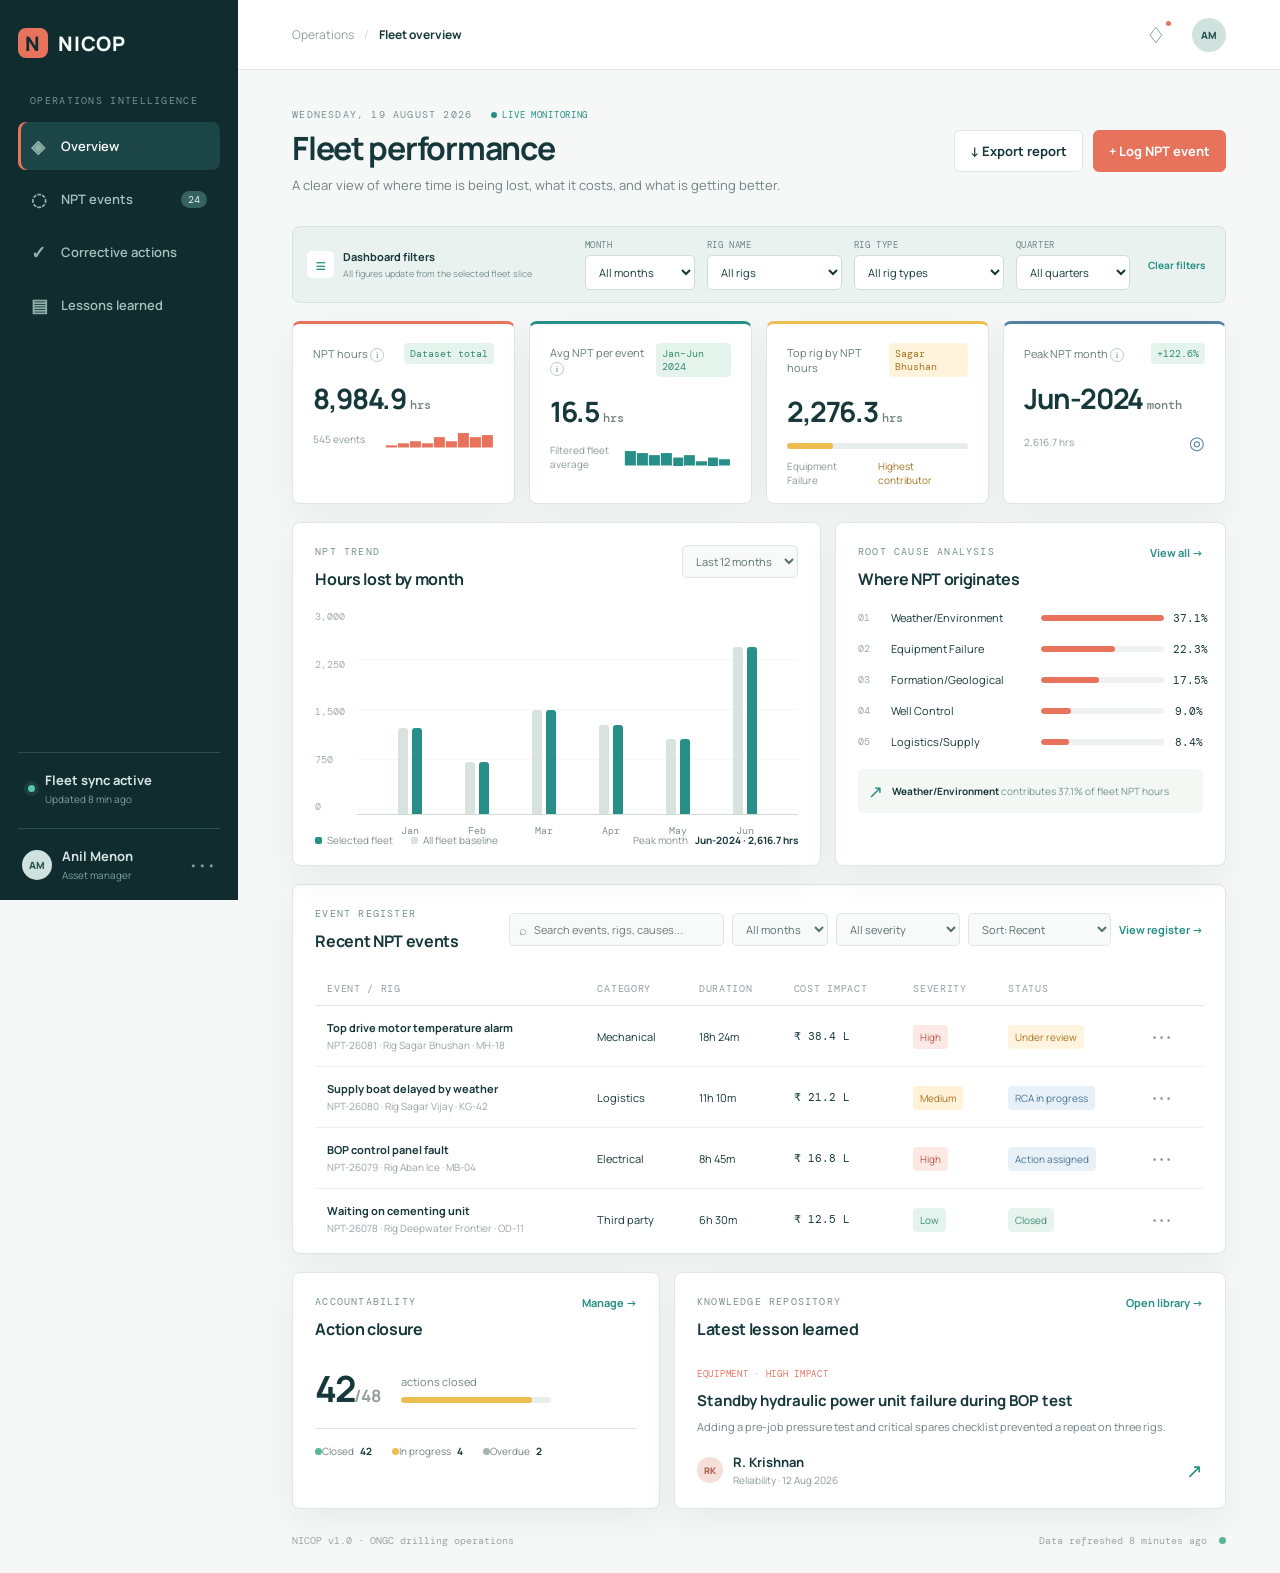
==== index.html @ 26116a37 "Initial commit" ====
<!DOCTYPE html>
<html lang="en">
<head>
  <meta charset="UTF-8">
  <meta name="viewport" content="width=device-width, initial-scale=1.0">
  <meta name="theme-color" content="#102c2f">
  <title>NICOP | NPT Intelligence & Cost Optimization</title>
  <link rel="preconnect" href="https://fonts.googleapis.com">
  <link rel="preconnect" href="https://fonts.gstatic.com" crossorigin>
  <link href="https://fonts.googleapis.com/css2?family=DM+Mono:wght@400;500&family=Manrope:wght@400;500;600;700;800&display=swap" rel="stylesheet">
  <link rel="stylesheet" href="styles.css">
  <style>.modal-backdrop[hidden]{display:none}.fleet-filters{display:flex;align-items:center;gap:12px;background:#eaf2ef;border:1px solid #d5e3df;border-radius:8px;padding:12px 14px;margin-bottom:18px}.filter-heading{display:flex;align-items:center;gap:9px;margin-right:auto}.filter-heading strong,.filter-heading small{display:block}.filter-heading strong{font-size:11px}.filter-heading small{font-size:9px;color:#78908c;margin-top:3px}.filter-icon{display:grid;place-items:center;width:27px;height:27px;border-radius:5px;background:#fff;color:#278f87;font-size:18px}.fleet-filters label{display:grid;gap:4px;color:#6e8581;font:9px 'DM Mono';text-transform:uppercase;letter-spacing:.06em}.fleet-filters select{border:1px solid #ceded9;background:#fff;border-radius:5px;color:#16383a;padding:8px 24px 8px 9px;font:11px 'Manrope';text-transform:none}.clear-filter{border:0;background:none;color:#278f87;font-size:10px;font-weight:700;white-space:nowrap}@media(max-width:900px){.fleet-filters{flex-wrap:wrap}.filter-heading{width:100%}.fleet-filters label{flex:1;min-width:125px}}@media(max-width:700px){.fleet-filters label{min-width:calc(50% - 8px)}.clear-filter{margin-left:auto}}@media(max-width:430px){body{overflow-x:hidden}.topbar{height:58px;padding:0 14px}.breadcrumb{font-size:10px;gap:6px;margin-left:8px;white-space:nowrap}.top-actions{gap:9px}.icon-button{font-size:19px}.avatar-top{width:29px;height:29px}.page-wrap{padding:22px 12px 16px}.page-heading{margin-bottom:20px}.eyebrow{font-size:9px;line-height:1.7}.live-pill{display:block;margin:2px 0 0}.page-heading h1{font-size:27px;margin-bottom:8px}.heading-copy{font-size:11px;line-height:1.5;max-width:320px}.heading-actions{gap:7px;margin-top:16px}.heading-actions .button{padding:10px 9px;font-size:11px}.heading-actions .button span{display:inline}.metric-grid{grid-template-columns:1fr 1fr;gap:8px;margin-bottom:12px}.metric-card{min-width:0;padding:13px 11px 12px}.metric-label{font-size:9px;line-height:1.35}.metric-top{align-items:flex-start}.trend{font-size:8px;padding:3px 4px;white-space:nowrap}.metric-value{font-size:20px;margin:12px 0 10px;white-space:nowrap}.metric-value small{font-size:9px}.metric-footer{align-items:flex-end;font-size:8px;line-height:1.35}.metric-footer>span:first-child{max-width:78px}.sparkline{font-size:10px}.fleet-filters{display:grid;grid-template-columns:1fr 1fr;gap:9px;padding:12px 10px;margin-bottom:12px}.filter-heading{grid-column:1/-1;margin:0}.filter-heading small{font-size:8px}.fleet-filters label{min-width:0!important;font-size:8px}.fleet-filters select{width:100%;font-size:10px;padding:8px 4px}.clear-filter{grid-column:2;justify-self:end}.dashboard-grid,.lower-grid{gap:12px;margin-bottom:12px}.panel{padding:15px 12px}.panel-header{margin-bottom:15px}.panel-kicker{font-size:9px;margin-bottom:7px}.panel h2{font-size:14px}.trend-panel .select-wrap select{font-size:10px;padding:7px 4px;max-width:112px}.chart-area{height:178px;gap:7px}.chart-y{font-size:8px}.bar-chart{padding:0 2%}.bar{width:8px}.bar-group{gap:3px}.bar-group label{font-size:8px}.chart-legend{gap:8px;font-size:8px;flex-wrap:wrap;margin-top:14px}.chart-callout{display:block;width:100%;margin:2px 0 0}.cause-list{gap:12px}.cause-row{grid-template-columns:18px 1.2fr .75fr 31px;gap:5px;font-size:9px}.cause-rank,.cause-row strong{font-size:8px}.cause-name{white-space:normal;line-height:1.2}.cause-foot{font-size:9px;line-height:1.35}.events-panel{padding-bottom:2px}.events-header{display:block}.table-actions{display:grid;grid-template-columns:1fr 1fr;gap:7px;margin-top:12px}.search-box{grid-column:1/-1;width:100%}.search-box input{width:100%;font-size:10px}.table-actions select{min-width:0;width:100%;font-size:9px;padding:8px 3px}.table-actions .text-button{display:none}.table-scroll{margin:0 -12px;padding:0 12px}table{min-width:700px}th{font-size:8px;padding:8px}td{font-size:9px;padding:11px 8px}.lower-grid{grid-template-columns:1fr}.action-summary>strong{font-size:31px}.lesson-content h3{font-size:13px}.lesson-content>p{font-size:10px}.modal{padding:20px 15px;border-radius:8px}.modal-header h2{font-size:19px}.modal label{font-size:9px;margin-bottom:13px}.modal input,.modal select,.modal textarea{font-size:11px;padding:9px}.calculation{grid-template-columns:1fr;gap:4px}.calculation strong{font-size:14px}.modal-footer .button{padding:10px 12px;font-size:11px}footer{font-size:8px}}</style>
</head>
<body>
  <div class="app-shell">
    <aside class="sidebar" id="sidebar">
      <div class="brand"><span class="brand-mark">N</span><span>NICOP</span></div>
      <p class="sidebar-label">Operations intelligence</p>
      <nav class="primary-nav" aria-label="Primary navigation">
        <button class="nav-item active" data-view="overview"><span class="nav-icon">◈</span>Overview</button>
        <button class="nav-item" data-view="events"><span class="nav-icon">◌</span>NPT events <span class="nav-count">24</span></button>
        <button class="nav-item" data-view="actions"><span class="nav-icon">✓</span>Corrective actions</button>
        <button class="nav-item" data-view="lessons"><span class="nav-icon">▤</span>Lessons learned</button>
      </nav>
      <div class="sidebar-bottom">
        <div class="sync-status"><span class="status-dot"></span><span><strong>Fleet sync active</strong><small>Updated 8 min ago</small></span></div>
        <div class="user-chip"><span class="avatar">AM</span><span><strong>Anil Menon</strong><small>Asset manager</small></span><span class="more">•••</span></div>
      </div>
    </aside>

    <main class="main-content">
      <header class="topbar">
        <button class="menu-button" id="menuButton" aria-label="Toggle navigation">☰</button>
        <div class="breadcrumb"><span>Operations</span><b>/</b><strong>Fleet overview</strong></div>
        <div class="top-actions"><button class="icon-button" title="Notifications" aria-label="Notifications">♢<i></i></button><button class="avatar avatar-top" title="Account">AM</button></div>
      </header>

      <div class="page-wrap">
        <section class="page-heading">
          <div><p class="eyebrow">Wednesday, 19 August 2026 <span class="live-pill"><span></span>LIVE MONITORING</span></p><h1>Fleet performance</h1><p class="heading-copy">A clear view of where time is being lost, what it costs, and what is getting better.</p></div>
          <div class="heading-actions"><button class="button button-quiet" id="exportButton">↓ <span>Export report</span></button><button class="button button-primary" id="openModal">+ <span>Log NPT event</span></button></div>
        </section>

        <section class="fleet-filters" aria-label="Fleet dashboard filters"><div class="filter-heading"><span class="filter-icon">≡</span><span><strong>Dashboard filters</strong><small>All figures update from the selected fleet slice</small></span></div><label>Month<select id="dashboardMonth"><option value="all">All months</option><option>Jan-2024</option><option>Feb-2024</option><option>Mar-2024</option><option>Apr-2024</option><option>May-2024</option><option>Jun-2024</option></select></label><label>Rig name<select id="dashboardRig"><option value="all">All rigs</option><option>Sagar Bhushan</option><option>Sagar Prabha</option><option>Sagar Kiran</option><option>Sagar Ekta</option><option>Sagar Sampada</option><option>Sagar Vijay</option></select></label><label>Rig type<select id="dashboardRigType"><option value="all">All rig types</option><option>Semi-Submersible</option><option>Jack-Up</option><option>Drill Ship</option></select></label><label>Quarter<select id="dashboardQuarter"><option value="all">All quarters</option><option value="Q1">Q1 2024</option><option value="Q2">Q2 2024</option></select></label><button class="clear-filter" id="clearDashboardFilters" type="button">Clear filters</button></section>

        <section class="metric-grid" aria-label="Performance metrics">
          <article class="metric-card accent-coral"><div class="metric-top"><span class="metric-label">NPT hours <span class="info">i</span></span><span class="trend up" id="hoursTrend">Dataset total</span></div><strong class="metric-value" id="hoursValue">8,984.9 <small>hrs</small></strong><div class="metric-footer"><span id="eventsValue">545 events</span><span class="sparkline coral">▁▂▃▂▅▃▇▅▆</span></div></article>
          <article class="metric-card accent-teal"><div class="metric-top"><span class="metric-label">Avg NPT per event <span class="info">i</span></span><span class="trend up">Jan–Jun 2024</span></div><strong class="metric-value" id="averageValue">16.5 <small>hrs</small></strong><div class="metric-footer"><span>Filtered fleet average</span><span class="sparkline teal">▇▆▅▆▄▅▂▄▃</span></div></article>
          <article class="metric-card accent-yellow"><div class="metric-top"><span class="metric-label">Top rig by NPT hours</span><span class="trend warning" id="topRigValue">Sagar Bhushan</span></div><strong class="metric-value" id="topRigHours">2,276.3 <small>hrs</small></strong><div class="progress"><span id="topRigProgress" style="width:25.3%"></span></div><div class="metric-footer"><span id="topRigCause">Equipment Failure</span><span class="metric-note">Highest contributor</span></div></article>
          <article class="metric-card accent-blue"><div class="metric-top"><span class="metric-label">Peak NPT month <span class="info">i</span></span><span class="trend up" id="peakMonthChange">+122.6%</span></div><strong class="metric-value" id="peakMonthValue">Jun-2024 <small>month</small></strong><div class="metric-footer"><span id="peakMonthHours">2,616.7 hrs</span><span class="target-mark">◎</span></div></article>
        </section>

        <section class="dashboard-grid">
          <article class="panel trend-panel"><div class="panel-header"><div><p class="panel-kicker">NPT trend</p><h2>Hours lost by month</h2></div><div class="select-wrap"><select id="trendSelect" aria-label="Trend period"><option>Last 12 months</option><option>Last 6 months</option></select></div></div><div class="chart-area"><div class="chart-y"><span id="chartMax">3,000</span><span>2,250</span><span>1,500</span><span>750</span><span>0</span></div><div class="bar-chart" id="barChart"></div></div><div class="chart-legend"><span><i class="legend-dot current"></i>Selected fleet</span><span><i class="legend-dot previous"></i>All fleet baseline</span><span class="chart-callout">Peak month <strong id="chartCallout">Jun-2024 · 2,616.7 hrs</strong></span></div></article>
          <article class="panel cause-panel"><div class="panel-header"><div><p class="panel-kicker">Root cause analysis</p><h2>Where NPT originates</h2></div><button class="text-button" data-view="events">View all →</button></div><div class="cause-list"><div class="cause-row"><span class="cause-rank">01</span><span class="cause-name">Weather/Environment</span><span class="cause-bar"><i style="width:100%"></i></span><strong>37.1%</strong></div><div class="cause-row"><span class="cause-rank">02</span><span class="cause-name">Equipment Failure</span><span class="cause-bar"><i style="width:60%"></i></span><strong>22.3%</strong></div><div class="cause-row"><span class="cause-rank">03</span><span class="cause-name">Formation/Geological</span><span class="cause-bar"><i style="width:47%"></i></span><strong>17.5%</strong></div><div class="cause-row"><span class="cause-rank">04</span><span class="cause-name">Well Control</span><span class="cause-bar"><i style="width:24%"></i></span><strong>9.0%</strong></div><div class="cause-row"><span class="cause-rank">05</span><span class="cause-name">Logistics/Supply</span><span class="cause-bar"><i style="width:23%"></i></span><strong>8.4%</strong></div></div><div class="cause-foot"><span class="signal">↗</span><span><strong>Weather/Environment</strong> contributes 37.1% of fleet NPT hours</span></div></article>
        </section>

        <section class="panel events-panel" id="eventsSection"><div class="panel-header events-header"><div><p class="panel-kicker">Event register</p><h2>Recent NPT events</h2></div><div class="table-actions"><label class="search-box">⌕<input id="eventSearch" type="search" placeholder="Search events, rigs, causes..." aria-label="Search events"></label><select id="monthFilter" aria-label="Filter by month"><option value="all">All months</option><option>January</option><option>February</option><option>March</option><option>April</option><option>May</option><option>June</option><option>July</option><option>August</option><option>September</option><option>October</option><option>November</option><option>December</option></select><select id="severityFilter" aria-label="Filter by severity"><option value="all">All severity</option><option value="high">High severity</option><option value="medium">Medium severity</option><option value="low">Low severity</option></select><select id="sortSelect" aria-label="Sort event data"><option value="recent">Sort: Recent</option><option value="rigName">Sort: Rig name</option><option value="rigType">Sort: Rig type</option><option value="month">Sort: Month of year</option><option value="quarter">Sort: Quarter of year</option></select><button class="text-button" data-view="events">View register →</button></div></div><div class="table-scroll"><table><thead><tr><th>Event / rig</th><th>Category</th><th>Duration</th><th>Cost impact</th><th>Severity</th><th>Status</th><th></th></tr></thead><tbody id="eventRows"></tbody></table></div></section>

        <section class="lower-grid"><article class="panel action-panel"><div class="panel-header"><div><p class="panel-kicker">Accountability</p><h2>Action closure</h2></div><button class="text-button" data-view="actions">Manage →</button></div><div class="action-summary"><strong>42<span>/48</span></strong><div><p>actions closed</p><div class="progress large"><span style="width:87.3%"></span></div></div></div><div class="action-stats"><span><i class="status-dot green"></i>Closed <b>42</b></span><span><i class="status-dot amber"></i>In progress <b>4</b></span><span><i class="status-dot gray"></i>Overdue <b>2</b></span></div></article><article class="panel lesson-panel"><div class="panel-header"><div><p class="panel-kicker">Knowledge repository</p><h2>Latest lesson learned</h2></div><button class="text-button" data-view="lessons">Open library →</button></div><div class="lesson-content"><span class="lesson-tag">EQUIPMENT · HIGH IMPACT</span><h3>Standby hydraulic power unit failure during BOP test</h3><p>Adding a pre-job pressure test and critical spares checklist prevented a repeat on three rigs.</p><div class="lesson-meta"><span class="avatar small">RK</span><span><strong>R. Krishnan</strong><small>Reliability · 12 Aug 2026</small></span><span class="lesson-arrow">↗</span></div></div></article></section>
        <footer><span>NICOP v1.0 · ONGC drilling operations</span><span>Data refreshed 8 minutes ago <i class="status-dot green"></i></span></footer>
      </div>
    </main>
  </div>

  <div class="modal-backdrop" id="eventModal" hidden><section class="modal" role="dialog" aria-modal="true" aria-labelledby="modalTitle"><div class="modal-header"><div><p class="panel-kicker">New record</p><h2 id="modalTitle">Log NPT event</h2></div><button class="close-button" id="closeModal" aria-label="Close">×</button></div><form id="eventForm"><div class="form-grid"><label>Rig<select name="rig" required><option value="Rig Sagar Bhushan">Rig Sagar Bhushan</option><option value="Rig Sagar Vijay">Rig Sagar Vijay</option><option value="Rig Aban Ice">Rig Aban Ice</option><option value="Rig Deepwater Frontier">Rig Deepwater Frontier</option></select></label><label>Well / field<input name="well" placeholder="e.g. MH-24 / Mumbai High" required></label><label>Category<select name="category" required><option>Mechanical</option><option>Electrical</option><option>Weather</option><option>Logistics</option><option>Human error</option><option>Planning</option><option>Third party</option><option>Well conditions</option></select></label><label>Severity<select name="severity"><option>High</option><option selected>Medium</option><option>Low</option></select></label><label>Start time<input name="start" type="datetime-local" required></label><label>End time<input name="end" type="datetime-local" required></label><label>Rig daily rate (₹)<input name="dailyRate" type="number" min="0" value="1800000" required></label><label>Equipment + vendor cost (₹)<input name="extraCost" type="number" min="0" value="0" required></label></div><label>Description<textarea name="description" rows="3" placeholder="What happened? Capture the operational context..." required></textarea><div class="calculation"><span>Calculated NPT impact</span><strong id="calculatedImpact">Set times to calculate</strong><small>Rig daily rate × duration + equipment and vendor costs</small></div><div class="modal-footer"><button type="button" class="button button-quiet" id="cancelModal">Cancel</button><button type="submit" class="button button-primary">Save event</button></div></form></section></div>
  <div class="toast" id="toast" role="status">Event saved to the register</div>
  <script src="app.js"></script>
</body>
</html>
---- styles.css ----
:root{--ink:#16383a;--muted:#718284;--line:#dfe7e5;--paper:#f5f8f6;--white:#fff;--coral:#e8735d;--teal:#278f87;--yellow:#edbd50;--blue:#5281a4;--shadow:0 12px 34px rgba(22,56,58,.06)}*{box-sizing:border-box}body{margin:0;background:var(--paper);color:var(--ink);font:13px 'Manrope',sans-serif}button,input,select,textarea{font:inherit}button{cursor:pointer}.app-shell{display:flex;min-height:100vh}.sidebar{width:238px;background:#102c2f;color:#d6e5e1;padding:28px 18px 18px;display:flex;flex-direction:column;position:fixed;inset:0 auto 0 0;z-index:5}.brand{font-size:20px;font-weight:800;letter-spacing:.04em;display:flex;align-items:center;gap:10px;color:#f4fbf8}.brand-mark{display:grid;place-items:center;width:30px;height:30px;background:#e8735d;color:#102c2f;border-radius:8px;font-weight:800}.sidebar-label{font:10px 'DM Mono',monospace;text-transform:uppercase;letter-spacing:.13em;color:#759491;margin:36px 12px 15px}.primary-nav{display:grid;gap:5px}.nav-item{border:0;background:none;color:#a8c0bb;text-align:left;padding:12px 13px;border-radius:8px;display:flex;align-items:center;gap:12px;font-weight:600}.nav-item:hover,.nav-item.active{background:#1b4547;color:#fff}.nav-item.active{box-shadow:inset 3px 0 var(--coral)}.nav-icon{width:18px;font-size:18px;color:#8eb0a9}.nav-count{margin-left:auto;background:#356362;color:#d9eeea;border-radius:12px;padding:2px 7px;font:10px 'DM Mono'}.sidebar-bottom{margin-top:auto}.sync-status{display:flex;gap:10px;align-items:center;border-top:1px solid #285052;padding:18px 10px 22px;color:#d8e6e1}.sync-status small,.user-chip small{display:block;color:#7fa09b;font-size:10px;margin-top:3px}.status-dot{width:7px;height:7px;border-radius:50%;background:#58c7a7;display:inline-block;box-shadow:0 0 0 4px rgba(88,199,167,.12)}.user-chip{border-top:1px solid #285052;padding:18px 4px 0;display:flex;align-items:center;gap:10px}.avatar{width:30px;height:30px;border-radius:50%;display:grid;place-items:center;background:#d0e2dd;color:#24514f;font-size:10px;font-weight:800}.more{margin-left:auto;color:#80a19c}.main-content{width:calc(100% - 238px);margin-left:238px}.topbar{height:70px;background:#fff;border-bottom:1px solid var(--line);display:flex;align-items:center;padding:0 5.2%;justify-content:space-between}.breadcrumb{display:flex;gap:10px;color:#91a09f;font-size:12px}.breadcrumb b{font-weight:400;color:#cad3d0}.breadcrumb strong{color:var(--ink)}.top-actions{display:flex;align-items:center;gap:20px}.icon-button,.menu-button{border:0;background:none;color:#55706e;font-size:22px;position:relative}.icon-button i{position:absolute;background:var(--coral);width:5px;height:5px;border-radius:50%;top:2px;right:1px}.avatar-top{border:0;width:34px;height:34px}.menu-button{display:none}.page-wrap{max-width:1440px;margin:auto;padding:38px 5.2% 22px}.page-heading{display:flex;justify-content:space-between;gap:20px;margin-bottom:32px}.eyebrow,.panel-kicker{font:10px 'DM Mono',monospace;letter-spacing:.12em;text-transform:uppercase;color:#77918f;margin:0 0 10px}.live-pill{font-size:9px;letter-spacing:.08em;color:var(--teal);margin-left:12px}.live-pill span{display:inline-block;width:6px;height:6px;border-radius:50%;background:var(--teal);margin-right:5px}h1,h2,h3,p{margin-top:0}h1{font-size:32px;line-height:1.1;letter-spacing:-.04em;margin-bottom:10px}h2{font-size:16px;letter-spacing:-.02em;margin:0}.heading-copy{color:var(--muted);margin:0}.heading-actions{display:flex;align-items:center;gap:10px}.button{border:1px solid var(--line);border-radius:6px;padding:11px 15px;font-weight:700;color:var(--ink);background:#fff}.button-primary{background:var(--coral);border-color:var(--coral);color:#fff}.button-primary:hover{background:#d85f4b}.button-quiet:hover{background:#edf3f1}.metric-grid{display:grid;grid-template-columns:repeat(4,1fr);gap:14px;margin-bottom:18px}.metric-card,.panel{background:var(--white);border:1px solid var(--line);border-radius:8px;box-shadow:var(--shadow)}.metric-card{padding:19px 20px 16px;border-top:3px solid}.accent-coral{border-top-color:var(--coral)}.accent-teal{border-top-color:var(--teal)}.accent-yellow{border-top-color:var(--yellow)}.accent-blue{border-top-color:var(--blue)}.metric-top,.metric-footer,.panel-header,.chart-legend,.action-stats,.lesson-meta{display:flex;align-items:center;justify-content:space-between;gap:10px}.metric-label{font-size:11px;color:#647a79}.info{display:inline-grid;place-items:center;border:1px solid #bbc9c6;border-radius:50%;font:9px serif;width:14px;height:14px}.trend{font:10px 'DM Mono';padding:4px 6px;border-radius:4px}.trend.up{background:#e4f4ed;color:#398c6e}.trend.warning{background:#fff3dc;color:#a77420}.metric-value{display:block;font-size:28px;letter-spacing:-.05em;margin:15px 0 13px}.metric-value small{font:500 12px 'DM Mono';letter-spacing:0;color:#708280}.metric-footer{font-size:10px;color:#8b9a99}.sparkline{font:14px 'DM Mono';letter-spacing:1px}.sparkline.coral{color:var(--coral)}.sparkline.teal{color:var(--teal)}.progress{height:6px;border-radius:5px;background:#e8eeeb;margin:12px 0 10px;overflow:hidden}.progress span{display:block;height:100%;background:var(--yellow);border-radius:5px}.metric-note{color:#a77420}.target-mark{font-size:18px;color:var(--blue)}.dashboard-grid{display:grid;grid-template-columns:1.15fr .85fr;gap:14px;margin-bottom:18px}.panel{padding:22px 22px 18px}.panel-header{align-items:flex-start;margin-bottom:20px}.select-wrap select,.table-actions select{background:#f8faf9;border:1px solid var(--line);border-radius:5px;padding:7px 9px;color:#59706e;font-size:11px}.chart-area{height:205px;display:flex;gap:12px}.chart-y{display:flex;flex-direction:column;justify-content:space-between;color:#a0aeac;font:10px 'DM Mono';padding-bottom:2px}.bar-chart{flex:1;display:flex;align-items:flex-end;justify-content:space-around;border-bottom:1px solid #cfdbd7;background:repeating-linear-gradient(to bottom,transparent 0,transparent 49px,#e9efed 50px);padding:0 4%}.bar-group{height:100%;display:flex;align-items:flex-end;gap:4px;position:relative}.bar{width:10px;border-radius:3px 3px 0 0;background:var(--teal);min-height:3px}.bar.previous{background:#d8e3df}.bar-group label{position:absolute;top:calc(100% + 10px);left:50%;transform:translateX(-50%);color:#82918f;font:10px 'DM Mono'}.chart-legend{justify-content:flex-start;gap:18px;font-size:10px;color:#81908e;margin-top:18px}.legend-dot{width:7px;height:7px;display:inline-block;border-radius:2px;margin-right:5px}.legend-dot.current{background:var(--teal)}.legend-dot.previous{background:#d8e3df}.chart-callout{margin-left:auto}.chart-callout strong{color:var(--ink);margin-left:5px}.text-button{border:0;background:none;color:var(--teal);font-size:11px;font-weight:700;padding:0}.cause-list{display:grid;gap:16px;margin:10px 0 20px}.cause-row{display:grid;grid-template-columns:24px 1.15fr 1fr 30px;align-items:center;gap:9px;font-size:11px}.cause-rank{font:10px 'DM Mono';color:#9caaa8}.cause-name{white-space:nowrap}.cause-bar{height:6px;border-radius:5px;background:#edf1ef;overflow:hidden}.cause-bar i{height:100%;background:var(--coral);display:block;border-radius:5px}.cause-row strong{font:11px 'DM Mono';text-align:right}.cause-foot{display:flex;gap:9px;align-items:center;background:#f3f8f5;padding:10px;border-radius:5px;color:#78908c;font-size:10px}.cause-foot strong{color:var(--ink)}.signal{color:var(--teal);font-size:18px}.events-panel{padding-bottom:4px;margin-bottom:18px}.events-header{align-items:center}.table-actions{display:flex;gap:8px;align-items:center}.search-box{display:flex;align-items:center;gap:7px;background:#f8faf9;border:1px solid var(--line);border-radius:5px;padding:0 9px;color:#7d918e}.search-box input{border:0;outline:0;background:none;width:180px;padding:8px 0;font-size:11px}.table-scroll{overflow-x:auto}table{width:100%;border-collapse:collapse;min-width:760px}th{text-align:left;padding:10px 12px;color:#94a19f;font:10px 'DM Mono';text-transform:uppercase;letter-spacing:.07em;border-bottom:1px solid var(--line)}td{padding:14px 12px;border-bottom:1px solid #edf1ef;font-size:11px;white-space:nowrap}tbody tr:last-child td{border-bottom:0}.event-title{font-weight:700;color:var(--ink);display:block}.event-sub{display:block;color:#97a4a2;font-size:10px;margin-top:3px}.cost{font-family:'DM Mono';font-size:11px}.severity,.status{font-size:10px;padding:5px 7px;border-radius:4px}.severity.high{background:#fce9e5;color:#bd5646}.severity.medium{background:#fff2d9;color:#a87521}.severity.low{background:#e5f3ee;color:#3d8b71}.status.review{color:#aa7721;background:#fff4df}.status.progressing{color:#497695;background:#e8f1f7}.status.closed{color:#438b70;background:#e7f4ee}.row-menu{color:#81918f;border:0;background:none}.lower-grid{display:grid;grid-template-columns:.8fr 1.2fr;gap:14px}.action-summary{display:flex;align-items:center;gap:20px;padding:4px 0 15px}.action-summary>strong{font-size:36px;letter-spacing:-.06em}.action-summary>strong span{font-size:17px;color:#93a19f;letter-spacing:0}.action-summary p{font-size:11px;margin:0 0 8px;color:#718482}.progress.large{width:150px;margin:0}.action-stats{justify-content:flex-start;gap:20px;border-top:1px solid var(--line);padding-top:15px;font-size:10px;color:#708380}.action-stats b{color:var(--ink);margin-left:4px}.status-dot.green{background:#58b893;box-shadow:none}.status-dot.amber{background:#edbd50;box-shadow:none}.status-dot.gray{background:#a6b3b0;box-shadow:none}.lesson-content{padding:3px 0}.lesson-tag{font:9px 'DM Mono';color:var(--coral);letter-spacing:.08em}.lesson-content h3{font-size:15px;max-width:600px;line-height:1.35;margin:10px 0 7px}.lesson-content>p{font-size:11px;color:#718482;max-width:600px;line-height:1.6;margin-bottom:17px}.lesson-meta{justify-content:flex-start}.avatar.small{width:26px;height:26px;background:#f6dfd9;color:#ad5c4c;font-size:9px}.lesson-meta small{display:block;color:#8c9b99;font-size:10px;margin-top:2px}.lesson-arrow{margin-left:auto;color:var(--teal);font-size:20px}footer{display:flex;justify-content:space-between;color:#9aa8a5;font:10px 'DM Mono';padding:25px 0 4px}footer i{margin-left:6px;box-shadow:none}.modal-backdrop{position:fixed;inset:0;z-index:20;background:rgba(16,44,47,.52);display:grid;place-items:center;padding:18px}.modal{width:min(680px,100%);max-height:94vh;overflow:auto;background:#fff;border-radius:10px;padding:26px;box-shadow:0 25px 70px rgba(10,35,37,.25)}.modal-header{display:flex;justify-content:space-between;margin-bottom:24px}.modal-header h2{font-size:22px}.close-button{border:0;background:none;font-size:28px;color:#83928f;line-height:1}.form-grid{display:grid;grid-template-columns:1fr 1fr;gap:16px}.modal label{display:grid;gap:7px;color:#5f7773;font-size:10px;font-weight:700;text-transform:uppercase;letter-spacing:.05em;margin-bottom:16px}.modal input,.modal select,.modal textarea{border:1px solid var(--line);background:#fbfcfb;border-radius:5px;padding:10px;color:var(--ink);outline:0;text-transform:none;font-size:12px}.modal textarea{resize:vertical}.modal input:focus,.modal select:focus,.modal textarea:focus{border-color:var(--teal);box-shadow:0 0 0 3px rgba(39,143,135,.1)}.calculation{background:#eef7f3;border:1px solid #d3e9df;border-radius:6px;padding:13px 15px;margin:3px 0 22px;display:grid;grid-template-columns:1fr auto;gap:5px;align-items:center}.calculation span{font-size:11px;font-weight:700}.calculation strong{font:16px 'DM Mono';color:var(--teal)}.calculation small{grid-column:1/-1;color:#77918c;font-size:10px}.modal-footer{display:flex;justify-content:flex-end;gap:9px;border-top:1px solid var(--line);padding-top:18px}.toast{position:fixed;right:28px;bottom:28px;background:#16383a;color:#fff;padding:13px 18px;border-radius:6px;box-shadow:var(--shadow);transform:translateY(20px);opacity:0;pointer-events:none;transition:.25s;z-index:30;font-size:12px}.toast.show{transform:none;opacity:1}@media(max-width:1050px){.metric-grid{grid-template-columns:repeat(2,1fr)}.dashboard-grid,.lower-grid{grid-template-columns:1fr}.table-actions .text-button{display:none}}@media(max-width:700px){.sidebar{transform:translateX(-100%);transition:.25s}.sidebar.open{transform:none;box-shadow:12px 0 30px #102c2f40}.main-content{width:100%;margin:0}.menu-button{display:block}.topbar{padding:0 20px}.breadcrumb{margin-right:auto;margin-left:12px}.page-wrap{padding:27px 16px 20px}.page-heading{display:block}.heading-actions{margin-top:20px}.heading-actions .button{flex:1}.metric-grid{gap:10px}.metric-card{padding:16px 14px}.metric-value{font-size:24px}.panel{padding:18px 15px}.events-header{display:block}.table-actions{margin-top:15px;flex-wrap:wrap}.search-box{flex:1}.search-box input{width:100%}.form-grid{grid-template-columns:1fr}footer{display:block;line-height:2}footer span{display:block}.chart-callout{display:none}}
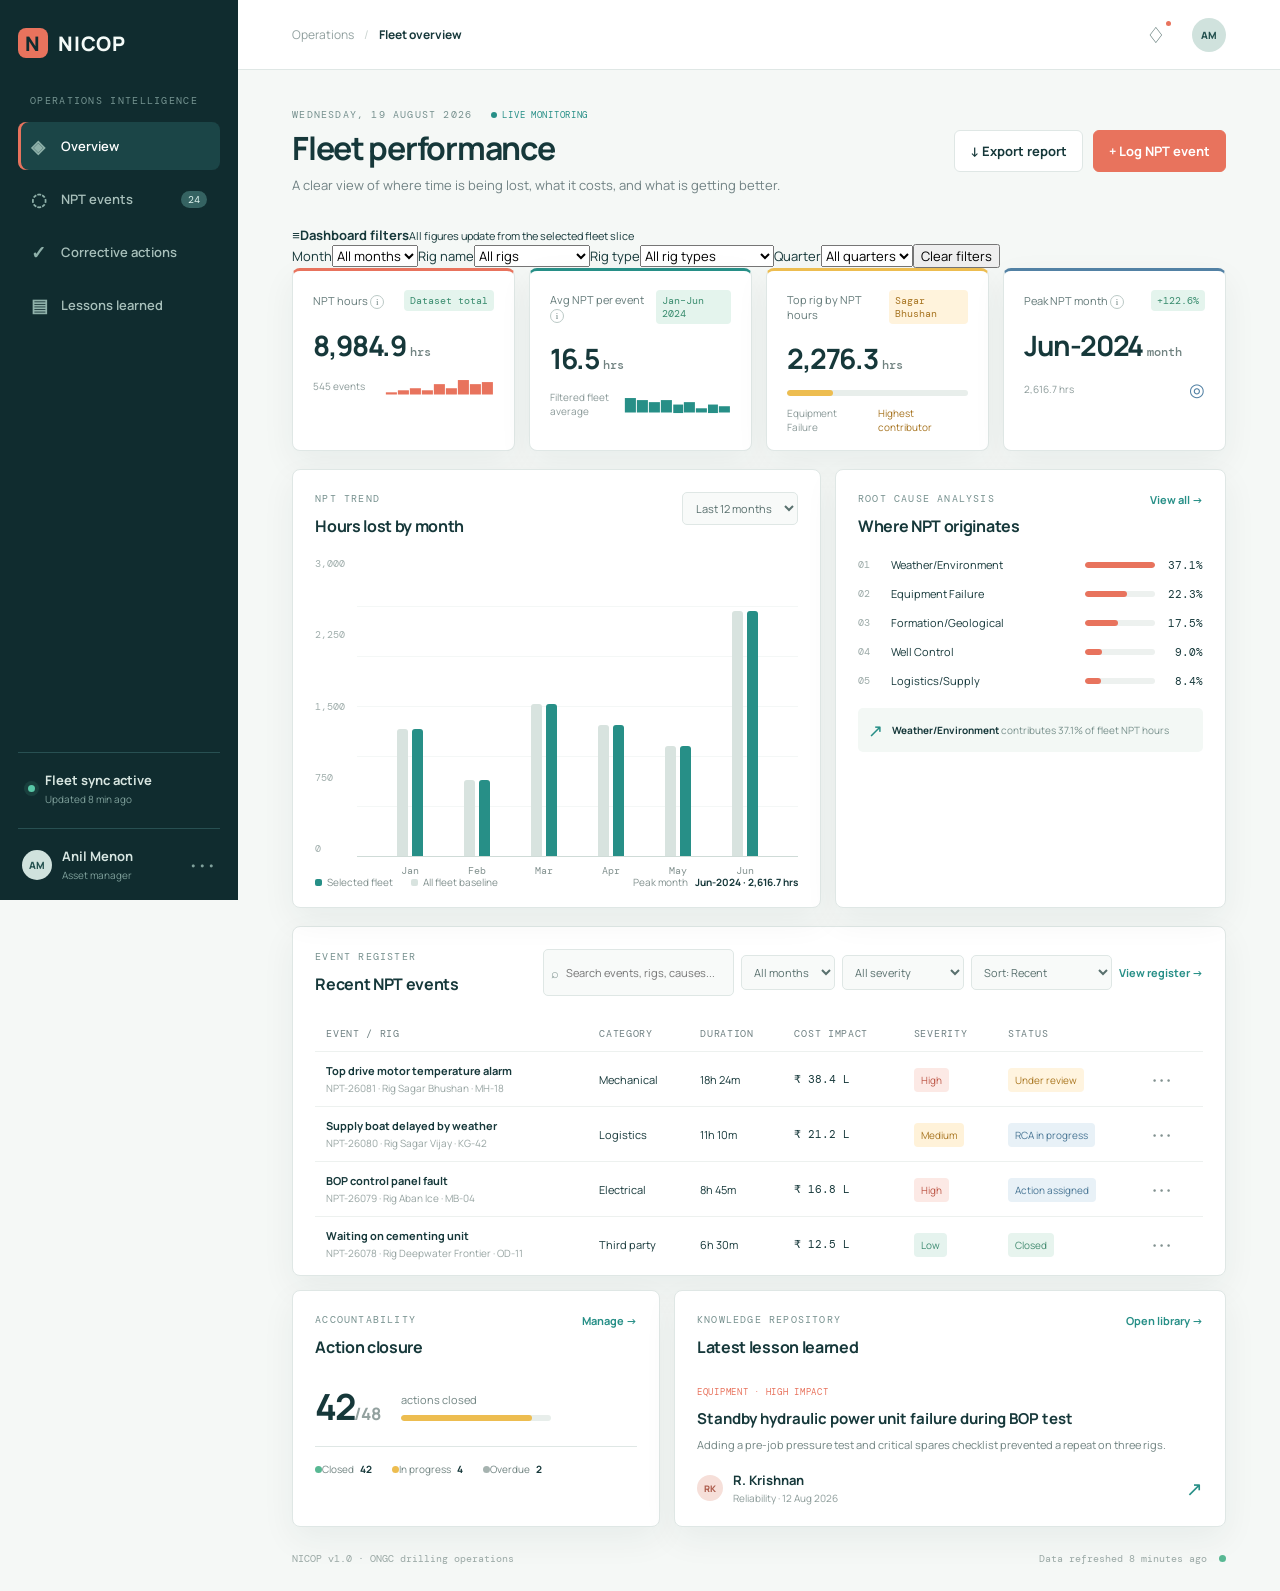
==== commit 9f49a3de: "Aplha" ====
--- a/index.html
+++ b/index.html
@@ -8,8 +8,11 @@
   <link rel="preconnect" href="https://fonts.googleapis.com">
   <link rel="preconnect" href="https://fonts.gstatic.com" crossorigin>
   <link href="https://fonts.googleapis.com/css2?family=DM+Mono:wght@400;500&family=Manrope:wght@400;500;600;700;800&display=swap" rel="stylesheet">
-  <link rel="stylesheet" href="styles.css">
-  <style>.modal-backdrop[hidden]{display:none}.fleet-filters{display:flex;align-items:center;gap:12px;background:#eaf2ef;border:1px solid #d5e3df;border-radius:8px;padding:12px 14px;margin-bottom:18px}.filter-heading{display:flex;align-items:center;gap:9px;margin-right:auto}.filter-heading strong,.filter-heading small{display:block}.filter-heading strong{font-size:11px}.filter-heading small{font-size:9px;color:#78908c;margin-top:3px}.filter-icon{display:grid;place-items:center;width:27px;height:27px;border-radius:5px;background:#fff;color:#278f87;font-size:18px}.fleet-filters label{display:grid;gap:4px;color:#6e8581;font:9px 'DM Mono';text-transform:uppercase;letter-spacing:.06em}.fleet-filters select{border:1px solid #ceded9;background:#fff;border-radius:5px;color:#16383a;padding:8px 24px 8px 9px;font:11px 'Manrope';text-transform:none}.clear-filter{border:0;background:none;color:#278f87;font-size:10px;font-weight:700;white-space:nowrap}@media(max-width:900px){.fleet-filters{flex-wrap:wrap}.filter-heading{width:100%}.fleet-filters label{flex:1;min-width:125px}}@media(max-width:700px){.fleet-filters label{min-width:calc(50% - 8px)}.clear-filter{margin-left:auto}}@media(max-width:430px){body{overflow-x:hidden}.topbar{height:58px;padding:0 14px}.breadcrumb{font-size:10px;gap:6px;margin-left:8px;white-space:nowrap}.top-actions{gap:9px}.icon-button{font-size:19px}.avatar-top{width:29px;height:29px}.page-wrap{padding:22px 12px 16px}.page-heading{margin-bottom:20px}.eyebrow{font-size:9px;line-height:1.7}.live-pill{display:block;margin:2px 0 0}.page-heading h1{font-size:27px;margin-bottom:8px}.heading-copy{font-size:11px;line-height:1.5;max-width:320px}.heading-actions{gap:7px;margin-top:16px}.heading-actions .button{padding:10px 9px;font-size:11px}.heading-actions .button span{display:inline}.metric-grid{grid-template-columns:1fr 1fr;gap:8px;margin-bottom:12px}.metric-card{min-width:0;padding:13px 11px 12px}.metric-label{font-size:9px;line-height:1.35}.metric-top{align-items:flex-start}.trend{font-size:8px;padding:3px 4px;white-space:nowrap}.metric-value{font-size:20px;margin:12px 0 10px;white-space:nowrap}.metric-value small{font-size:9px}.metric-footer{align-items:flex-end;font-size:8px;line-height:1.35}.metric-footer>span:first-child{max-width:78px}.sparkline{font-size:10px}.fleet-filters{display:grid;grid-template-columns:1fr 1fr;gap:9px;padding:12px 10px;margin-bottom:12px}.filter-heading{grid-column:1/-1;margin:0}.filter-heading small{font-size:8px}.fleet-filters label{min-width:0!important;font-size:8px}.fleet-filters select{width:100%;font-size:10px;padding:8px 4px}.clear-filter{grid-column:2;justify-self:end}.dashboard-grid,.lower-grid{gap:12px;margin-bottom:12px}.panel{padding:15px 12px}.panel-header{margin-bottom:15px}.panel-kicker{font-size:9px;margin-bottom:7px}.panel h2{font-size:14px}.trend-panel .select-wrap select{font-size:10px;padding:7px 4px;max-width:112px}.chart-area{height:178px;gap:7px}.chart-y{font-size:8px}.bar-chart{padding:0 2%}.bar{width:8px}.bar-group{gap:3px}.bar-group label{font-size:8px}.chart-legend{gap:8px;font-size:8px;flex-wrap:wrap;margin-top:14px}.chart-callout{display:block;width:100%;margin:2px 0 0}.cause-list{gap:12px}.cause-row{grid-template-columns:18px 1.2fr .75fr 31px;gap:5px;font-size:9px}.cause-rank,.cause-row strong{font-size:8px}.cause-name{white-space:normal;line-height:1.2}.cause-foot{font-size:9px;line-height:1.35}.events-panel{padding-bottom:2px}.events-header{display:block}.table-actions{display:grid;grid-template-columns:1fr 1fr;gap:7px;margin-top:12px}.search-box{grid-column:1/-1;width:100%}.search-box input{width:100%;font-size:10px}.table-actions select{min-width:0;width:100%;font-size:9px;padding:8px 3px}.table-actions .text-button{display:none}.table-scroll{margin:0 -12px;padding:0 12px}table{min-width:700px}th{font-size:8px;padding:8px}td{font-size:9px;padding:11px 8px}.lower-grid{grid-template-columns:1fr}.action-summary>strong{font-size:31px}.lesson-content h3{font-size:13px}.lesson-content>p{font-size:10px}.modal{padding:20px 15px;border-radius:8px}.modal-header h2{font-size:19px}.modal label{font-size:9px;margin-bottom:13px}.modal input,.modal select,.modal textarea{font-size:11px;padding:9px}.calculation{grid-template-columns:1fr;gap:4px}.calculation strong{font-size:14px}.modal-footer .button{padding:10px 12px;font-size:11px}footer{font-size:8px}}</style>
+  <link rel="stylesheet" href="styles.css?v=20260819">
+  <style id="standalone-fallback">body.standalone-fallback{background:#f5f8f6;color:#16383a;font:13px -apple-system,BlinkMacSystemFont,'Segoe UI',sans-serif}body.standalone-fallback *{box-sizing:border-box}body.standalone-fallback .app-shell{display:block;min-height:100vh}body.standalone-fallback .sidebar{position:relative;width:100%;height:auto;background:#102c2f;padding:14px 16px;color:#d6e5e1}body.standalone-fallback .sidebar-label,body.standalone-fallback .sidebar-bottom{display:none}body.standalone-fallback .primary-nav{display:flex;gap:5px;overflow:auto;margin-top:14px}body.standalone-fallback .nav-item{white-space:nowrap;padding:9px 10px;background:#1b4547;color:#fff;border-radius:6px;border:0}body.standalone-fallback .main-content{width:100%;margin:0}body.standalone-fallback .topbar{height:54px;padding:0 16px;background:#fff;border-bottom:1px solid #dfe7e5;display:flex;align-items:center;justify-content:space-between}body.standalone-fallback .menu-button{display:none}body.standalone-fallback .page-wrap{padding:24px 16px;max-width:1180px;margin:auto}body.standalone-fallback .page-heading{display:flex;justify-content:space-between;gap:16px;margin-bottom:18px}body.standalone-fallback h1{font-size:30px;margin:0 0 8px}body.standalone-fallback .heading-copy{color:#718284;margin:0}body.standalone-fallback .heading-actions{display:flex;gap:8px}body.standalone-fallback .button{border:1px solid #dfe7e5;border-radius:6px;padding:10px 13px;background:#fff}body.standalone-fallback .button-primary{background:#e8735d;border-color:#e8735d;color:#fff}body.standalone-fallback .metric-grid{display:grid;grid-template-columns:repeat(4,1fr);gap:12px;margin-bottom:14px}body.standalone-fallback .metric-card,body.standalone-fallback .panel{background:#fff;border:1px solid #dfe7e5;border-radius:8px;padding:18px;box-shadow:0 8px 24px #16383a12}body.standalone-fallback .metric-card{border-top:3px solid #278f87}body.standalone-fallback .metric-value{display:block;font-size:27px;margin:15px 0}body.standalone-fallback .metric-footer{display:flex;justify-content:space-between;color:#718284;font-size:10px}body.standalone-fallback .dashboard-grid,body.standalone-fallback .lower-grid{display:grid;grid-template-columns:1.15fr .85fr;gap:14px;margin-bottom:14px}body.standalone-fallback .panel-header{display:flex;justify-content:space-between;gap:12px;margin-bottom:16px}body.standalone-fallback h2{font-size:16px;margin:0}body.standalone-fallback .chart-area{height:300px;display:flex;align-items:stretch}body.standalone-fallback .bar-chart{flex:1;display:flex;align-items:flex-end;justify-content:space-around;border-bottom:1px solid #cfdad7;padding:0 4%}body.standalone-fallback .bar-group{height:100%;display:flex;align-items:flex-end;gap:4px;position:relative}.bar{width:11px;background:#278f87;border-radius:3px 3px 0 0}.bar.previous{background:#d8e3df}.bar-group label{position:absolute;top:calc(100% + 8px);font-size:10px}.cause-list{display:grid;gap:14px}.cause-row{display:grid;grid-template-columns:25px 1fr 70px 40px;gap:8px;align-items:center}.cause-bar{height:6px;background:#edf1ef}.cause-bar i{display:block;height:100%;background:#e8735d}.events-panel{margin-bottom:14px}.table-scroll{overflow:auto}.events-header{align-items:center}.table-actions{display:flex;flex-wrap:wrap;gap:7px}.search-box{border:1px solid #dfe7e5;padding:7px}.search-box input{border:0;outline:0;width:160px}.table-actions select{border:1px solid #dfe7e5;padding:8px;border-radius:5px}table{width:100%;border-collapse:collapse}th,td{text-align:left;padding:11px;border-bottom:1px solid #edf1ef;font-size:11px}th{font-size:10px;color:#718284}.lower-grid{grid-template-columns:.8fr 1.2fr}body.standalone-fallback footer{display:flex;justify-content:space-between;color:#718284;font-size:10px;padding-top:18px}@media(max-width:700px){body.standalone-fallback .page-wrap{padding:20px 12px}body.standalone-fallback .page-heading{display:block}body.standalone-fallback .heading-actions{margin-top:16px}body.standalone-fallback .heading-actions .button{flex:1}body.standalone-fallback .metric-grid,body.standalone-fallback .dashboard-grid,body.standalone-fallback .lower-grid{grid-template-columns:1fr}body.standalone-fallback .fleet-filters{display:grid;grid-template-columns:1fr;gap:9px}body.standalone-fallback .fleet-filters label{display:grid;gap:4px}body.standalone-fallback .fleet-filters select{padding:10px;border:1px solid #ceded9;border-radius:5px}body.standalone-fallback .chart-area{height:260px}body.standalone-fallback .table-scroll{overflow:visible}body.standalone-fallback table,body.standalone-fallback tbody{display:block}body.standalone-fallback thead{display:none}body.standalone-fallback tbody tr{display:block;border:1px solid #dfe7e5;border-radius:6px;padding:12px;margin-bottom:8px}body.standalone-fallback tbody td{display:block;border:0;padding:3px}body.standalone-fallback footer{display:block;line-height:1.8}}</style>
+  <style id="standalone-complete">body.standalone-fallback h1,body.standalone-fallback h2,body.standalone-fallback h3,body.standalone-fallback p{font-family:-apple-system,BlinkMacSystemFont,'Segoe UI',sans-serif}body.standalone-fallback .metric-top{display:flex;align-items:flex-start;justify-content:space-between;gap:8px}body.standalone-fallback .metric-label{font-size:12px;color:#647a79}body.standalone-fallback .trend{font-size:10px;padding:4px 6px;border-radius:4px;background:#e4f4ed;color:#398c6e;white-space:nowrap}body.standalone-fallback .info{display:inline-grid;place-items:center;border:1px solid #bbc9c6;border-radius:50%;font-size:9px;width:14px;height:14px}body.standalone-fallback .metric-value small{font-size:12px;color:#718284}body.standalone-fallback .panel-kicker,body.standalone-fallback .eyebrow{font-size:10px;letter-spacing:.1em;text-transform:uppercase;color:#77918f;margin:0 0 8px}body.standalone-fallback .events-header{align-items:center}body.standalone-fallback .event-title{display:block;font-weight:700;font-size:12px}body.standalone-fallback .event-sub{display:block;color:#97a4a2;font-size:10px;margin-top:3px}body.standalone-fallback .severity,body.standalone-fallback .status{display:inline-block;padding:5px 7px;border-radius:4px;font-size:10px}body.standalone-fallback .status.closed{background:#e7f4ee;color:#438b70}body.standalone-fallback .status.review{background:#fff4df;color:#aa7721}body.standalone-fallback .status.progressing{background:#e8f1f7;color:#497695}body.standalone-fallback .action-summary{display:flex;align-items:center;gap:20px;padding:5px 0 15px}body.standalone-fallback .action-summary>strong{font-size:36px}body.standalone-fallback .action-summary>strong span{font-size:17px;color:#93a19f}body.standalone-fallback .progress{height:6px;background:#e8eeeb;border-radius:5px;overflow:hidden}body.standalone-fallback .progress span{display:block;height:100%;background:#edbd50;border-radius:5px}body.standalone-fallback .action-stats{display:flex;gap:16px;border-top:1px solid #dfe7e5;padding-top:14px;font-size:10px;color:#718284}body.standalone-fallback .lesson-tag{font-size:9px;color:#e8735d;letter-spacing:.08em}body.standalone-fallback .lesson-content h3{font-size:16px;line-height:1.35;margin:10px 0 8px}body.standalone-fallback .lesson-content>p{font-size:11px;line-height:1.6;color:#718284}body.standalone-fallback .lesson-meta{display:flex;align-items:center;gap:8px;font-size:11px}body.standalone-fallback .lesson-meta small{display:block;color:#8c9b99;font-size:10px}body.standalone-fallback .cause-foot{margin-top:18px;padding:10px;background:#f3f8f5;border-radius:5px;color:#78908c;font-size:10px}body.standalone-fallback .chart-y{display:flex;flex-direction:column;justify-content:space-between;color:#a0aeac;font-size:10px;padding-bottom:2px}body.standalone-fallback .chart-callout{margin-left:auto;font-size:10px;color:#718284}body.standalone-fallback .chart-legend{display:flex;gap:18px;align-items:center;color:#81908e;font-size:10px;margin-top:18px}body.standalone-fallback footer{border-top:1px solid #dfe7e5;margin-top:16px}body.standalone-fallback .fleet-filters{background:#eaf2ef;border:1px solid #d5e3df;border-radius:8px;padding:12px 14px;margin-bottom:18px}body.standalone-fallback .fleet-filters label{font-size:10px;color:#6e8581;text-transform:uppercase}body.standalone-fallback .filter-heading{display:flex;align-items:center;gap:8px;margin-right:auto}body.standalone-fallback .filter-heading small{display:block;color:#78908c;font-size:9px;margin-top:3px}body.standalone-fallback .clear-filter{border:0;background:none;color:#278f87;font-weight:700}@media(max-width:700px){body.standalone-fallback .metric-card{padding:16px 14px}body.standalone-fallback .metric-grid{gap:10px}body.standalone-fallback .fleet-filters{grid-template-columns:1fr}body.standalone-fallback .dashboard-grid,body.standalone-fallback .lower-grid{grid-template-columns:1fr}body.standalone-fallback .action-stats{display:grid;grid-template-columns:1fr 1fr;gap:10px}body.standalone-fallback .lesson-content h3{font-size:15px}body.standalone-fallback .table-actions{display:grid;grid-template-columns:1fr;gap:8px}body.standalone-fallback .search-box input{width:100%}}</style>
+  <script>(function(){function activateFallback(){var sheet=document.querySelector('link[href^="styles.css"]');var panel=document.querySelector('.panel');try{var missing=!sheet||!sheet.sheet||!sheet.sheet.cssRules||!sheet.sheet.cssRules.length;var unstyled=panel&&getComputedStyle(panel).borderRadius==='0px';if(missing||unstyled){document.body.classList.add('standalone-fallback')}}catch(error){document.body.classList.add('standalone-fallback')}}window.addEventListener('load',activateFallback);setTimeout(activateFallback,250)})();</script>
+  <style>.modal-backdrop[hidden]{display:none!important}.chart-area{height:300px}@media(max-width:430px){html,body{width:100%;min-height:100%;overflow-x:hidden;overflow-y:auto}body{overscroll-behavior-y:auto}.app-shell,.main-content,.page-wrap{min-height:0;height:auto}.main-content{overflow:visible}.sidebar{position:fixed}.topbar{position:relative}.panel,.metric-card,.fleet-filters,.page-heading,.lower-grid,.dashboard-grid,.events-panel{flex:none;min-width:0}.metric-grid{grid-template-columns:1fr!important;width:100%}.dashboard-grid,.lower-grid{grid-template-columns:1fr!important;width:100%}.table-scroll{overflow:visible!important;max-width:none!important}.table-scroll table{display:block;min-width:0!important;width:100%!important;overflow:visible}.table-scroll thead{display:none}.table-scroll tbody{display:grid;gap:9px}.table-scroll tbody tr{display:grid;grid-template-columns:1fr auto;gap:3px 10px;border:1px solid #dfe7e5;border-radius:6px;padding:12px 10px;background:#fbfdfc}.table-scroll tbody td{display:block;border:0;padding:0;font-size:10px;white-space:normal}.table-scroll tbody td:first-child{grid-column:1/-1}.table-scroll tbody td:nth-child(2)::before{content:'Category · ';color:#8b9a99}.table-scroll tbody td:nth-child(3)::before{content:'Duration · ';color:#8b9a99}.table-scroll tbody td:nth-child(4)::before{content:'Cost · ';color:#8b9a99}.table-scroll tbody td:nth-child(5)::before{content:'Severity · ';color:#8b9a99}.table-scroll tbody td:nth-child(6)::before{content:'Status · ';color:#8b9a99}.table-scroll tbody td:nth-child(7){position:absolute;right:20px;margin-top:-4px}.event-title{font-size:12px;max-width:275px;white-space:normal;line-height:1.35}.event-sub{font-size:9px;line-height:1.4}.chart-area{height:260px;overflow:visible}.modal-backdrop{align-items:start;overflow-y:auto;padding:12px}.modal{width:100%;max-height:calc(100dvh - 24px);overflow-y:auto;margin:0}.app-shell{display:block}.main-content{width:100%;margin-left:0}}</style>
 </head>
 <body>
   <div class="app-shell">
